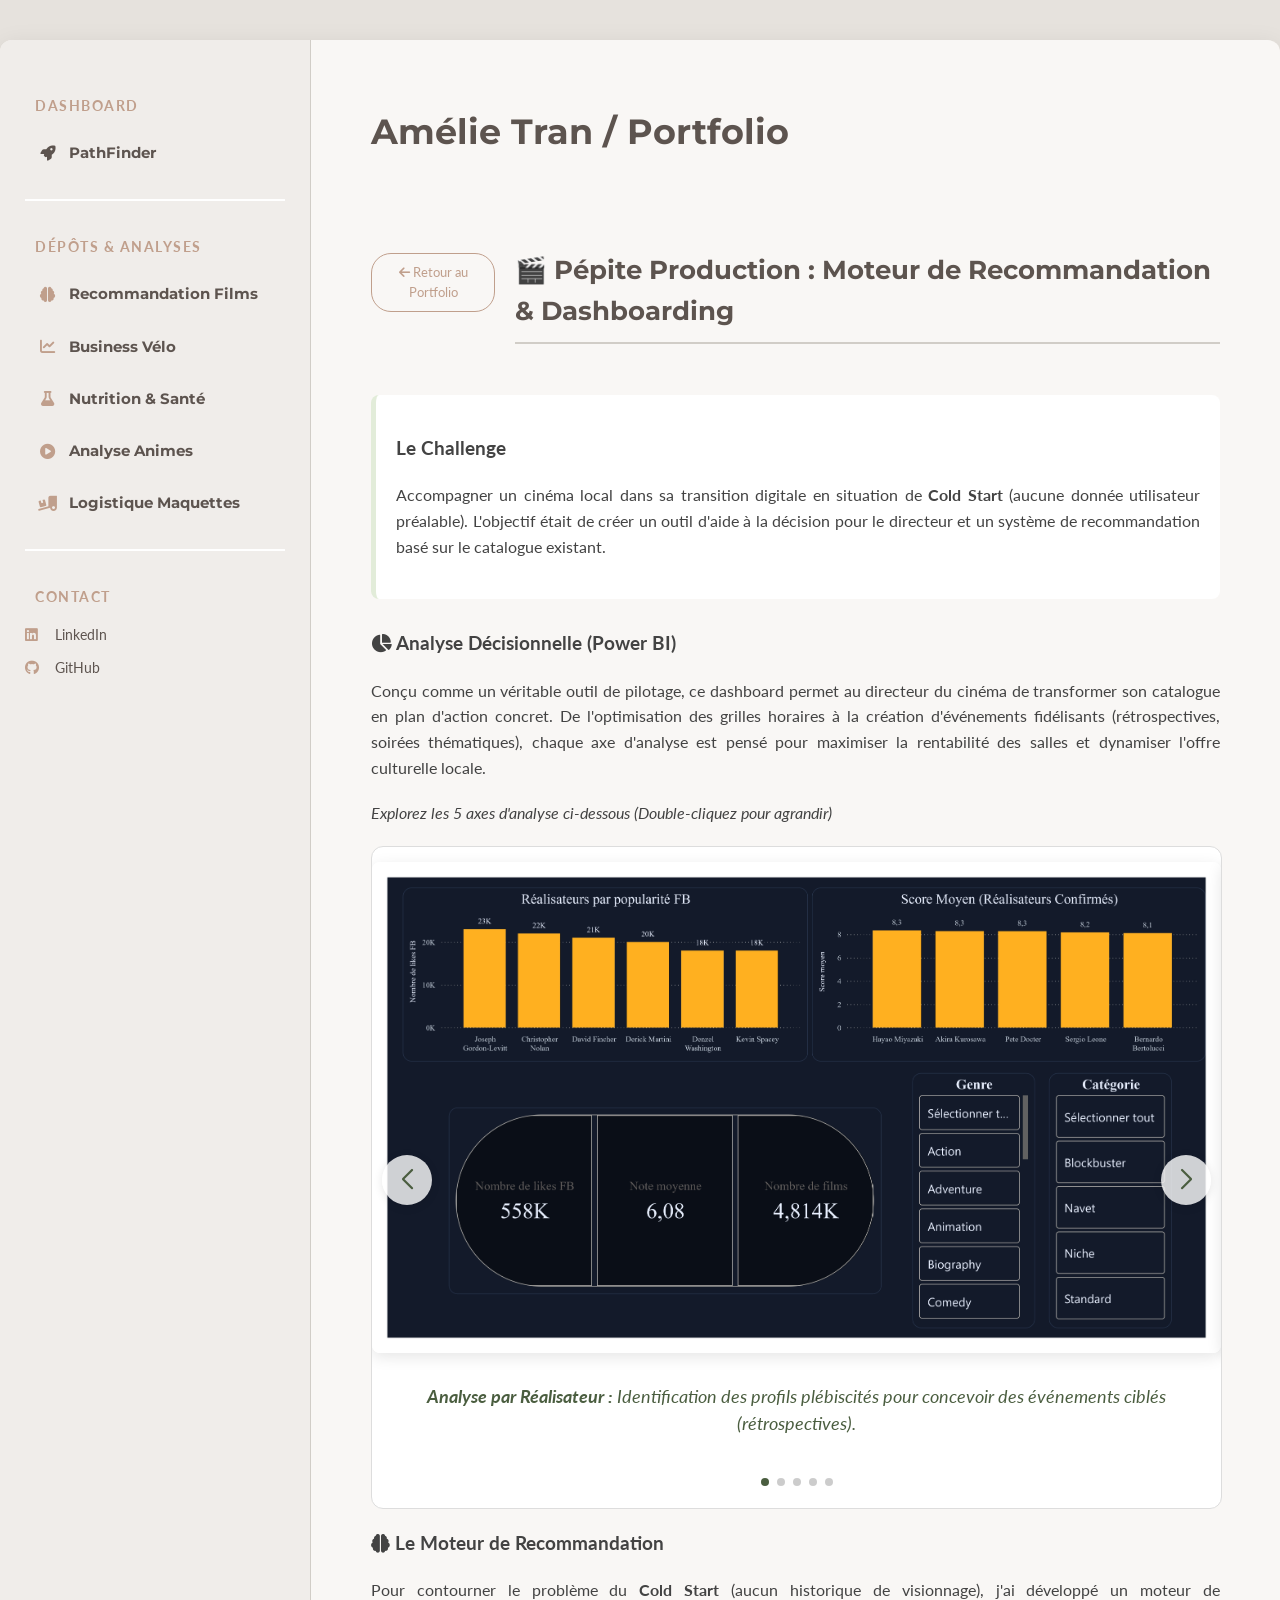
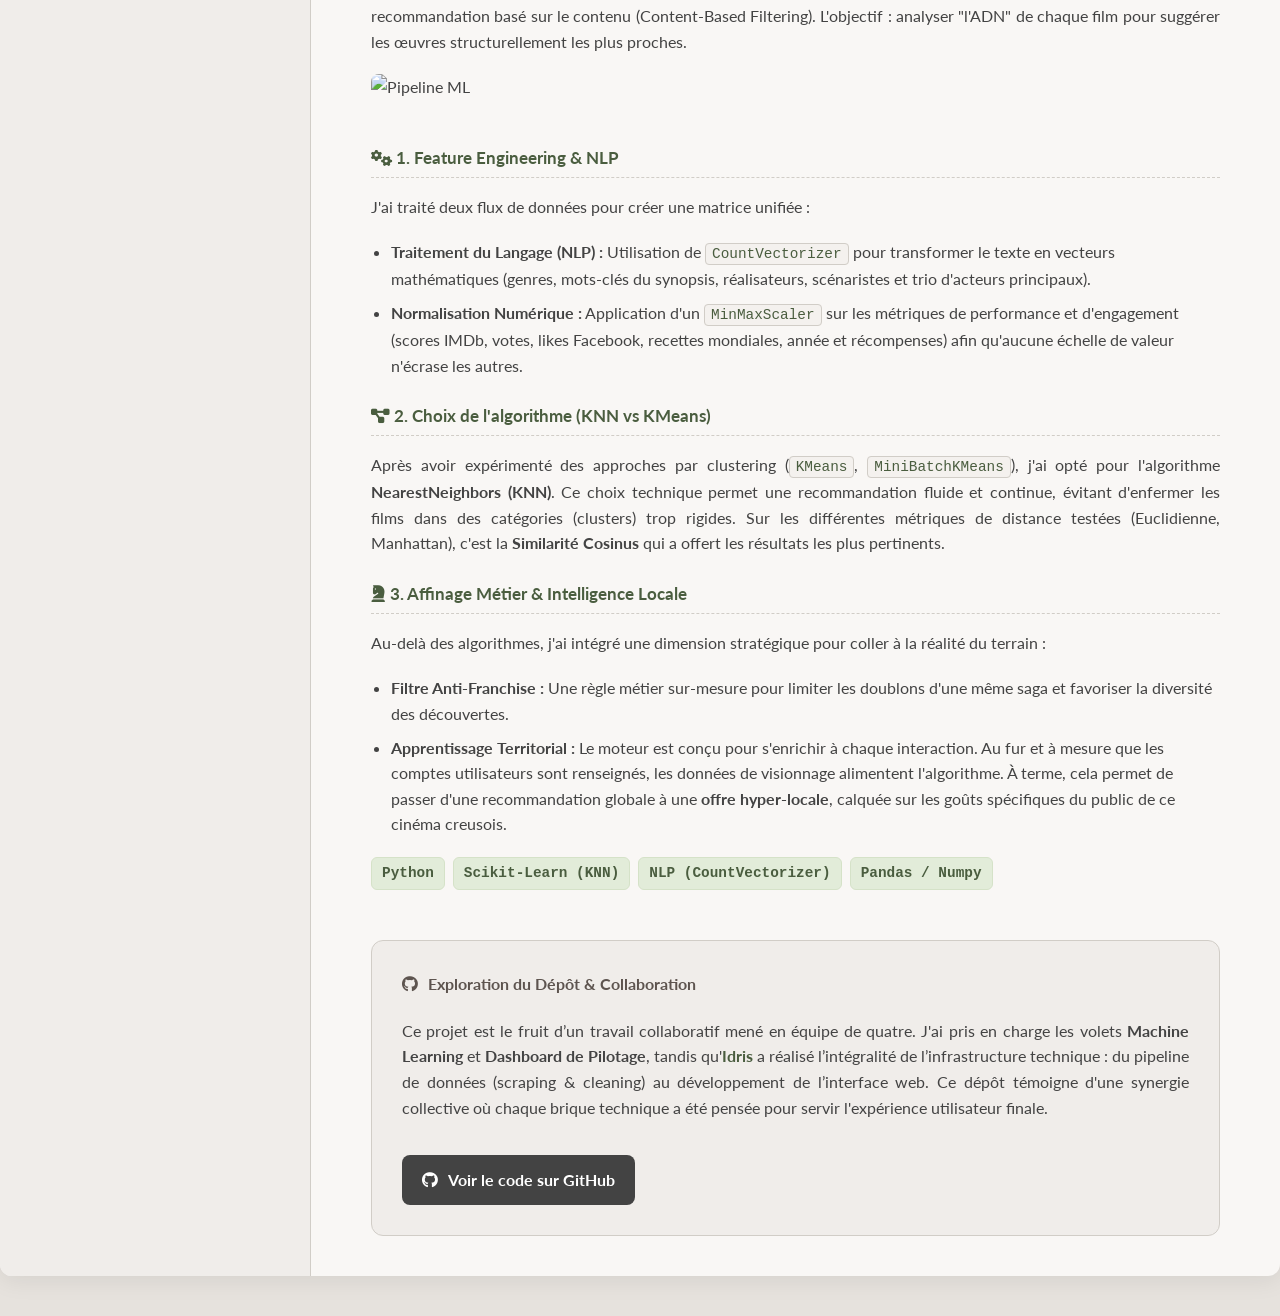
==== CineCreuse.html @ 04126a4c "Finalisation CineCreuse" ====
<!DOCTYPE html>
<html lang="fr">

<head>
    <meta charset="UTF-8">
    <meta name="viewport" content="width=device-width, initial-scale=1.0">
    <title>Am-Tran / Portfolio Data Analyst</title>
    <link href="https://fonts.googleapis.com/css2?family=Lato:wght@400;700&family=Montserrat:wght@700&display=swap"
        rel="stylesheet">
    <link rel="stylesheet" href="https://cdnjs.cloudflare.com/ajax/libs/font-awesome/6.4.0/css/all.min.css">
    <link rel="stylesheet" href="https://cdn.jsdelivr.net/npm/swiper@11/swiper-bundle.min.css" />
    <link rel="stylesheet" href="https://cdnjs.cloudflare.com/ajax/libs/photoswipe/5.4.2/photoswipe.min.css">
    <link rel="stylesheet" href="style.css">
</head>

<body>

    <div class="container">
        <nav class="sidebar">
            <h3>Dashboard</h3>
            <ul>
                <li><a href="#pathfinder"><i class="fas fa-rocket"></i> PathFinder</a></li>
            </ul>
            <div class="sidebar-contact">
                <h3>Dépôts & Analyses</h3>
                <ul>
                    <li><a href="#films"><i class="fas fa-brain"></i> Recommandation Films</a></li>
                    <li><a href="#velos"><i class="fas fa-chart-line"></i> Business Vélo</a></li>
                    <li><a href="#nutrition"><i class="fas fa-flask"></i> Nutrition & Santé</a></li>
                    <li><a href="#anime"><i class="fas fa-play-circle"></i> Analyse Animes</a></li>
                    <li><a href="#logistique"><i class="fas fa-truck-loading"></i> Logistique Maquettes</a></li>
                </ul>
            </div>
            <div class="sidebar-contact">
                <h3>Contact</h3>
                <a href="https://www.linkedin.com/in/am%C3%A9lie-tran-981325a5/" target="_blank"><i
                        class="fab fa-linkedin"></i> LinkedIn</a>
                <a href="https://github.com/Am-Tran" target="_blank"><i class="fab fa-github"></i> GitHub</a>
            </div>
        </nav>

        <main class="content">
            <header>
                <h1>Amélie Tran / Portfolio</h1>
            </header>
            <section id="projet-cinema">
                <div class="project-header">
                    <a href="index.html" class="btn-small"><i class="fas fa-arrow-left"></i> Retour au Portfolio</a>
                    <h2>🎬 Pépite Production : Moteur de Recommandation & Dashboarding</h2>
                </div>

                <div class="context-box">
                    <h3>Le Challenge</h3>
                    <p>Accompagner un cinéma local dans sa transition digitale en situation de <strong>Cold
                            Start</strong> (aucune donnée utilisateur préalable). L'objectif était de créer un outil
                        d'aide à la décision pour le directeur et un système de recommandation basé sur le catalogue
                        existant.</p>
                </div>
                <div class="section-intro">
                    <h3><i class="fas fa-chart-pie"></i> Analyse Décisionnelle (Power BI)</h3>
                    <p>
                        Conçu comme un véritable outil de pilotage, ce dashboard permet au directeur du cinéma de
                        transformer son catalogue en plan d'action concret.
                        De l'optimisation des grilles horaires à la création d'événements fidélisants (rétrospectives,
                        soirées thématiques),
                        chaque axe d'analyse est pensé pour maximiser la rentabilité des salles et dynamiser l'offre
                        culturelle locale.
                    </p>
                    <p><em>Explorez les 5 axes d'analyse ci-dessous (Double-cliquez pour agrandir)</em></p>
                </div>

                <div class="dashboard-showcase">

                    <div class="swiper mySwiper">
                        <div class="swiper-wrapper">
                            <div class="swiper-slide">
                                <a href="medias/CineCreuse_PepiteProd_01.jpg" data-pswp-width="1920"
                                    data-pswp-height="1080">
                                    <img src="medias/CineCreuse_PepiteProd_01.jpg"
                                        alt="Dashboard Power BI : Analyse de la popularité des réalisateurs" />
                                </a>
                                <p class="caption"><strong>Analyse par Réalisateur :</strong> Identification des profils
                                    plébiscités pour concevoir des événements ciblés (rétrospectives).</p>
                            </div>
                            <div class="swiper-slide">
                                <a href="medias/CineCreuse_PepiteProd_02.jpg" data-pswp-width="1920"
                                    data-pswp-height="1080">
                                    <img src="medias/CineCreuse_PepiteProd_02.jpg"
                                        alt="Dashboard Power BI : Analyse de la popularité des acteurs" />
                                </a>
                                <p class="caption"><strong>Analyse du Casting :</strong> Évaluation de la popularité des
                                    acteurs pour fidéliser les communautés de fans via des cycles dédiés.</p>
                            </div>
                            <div class="swiper-slide">
                                <a href="medias/CineCreuse_PepiteProd_03.jpg" data-pswp-width="1920"
                                    data-pswp-height="1080">
                                    <img src="medias/CineCreuse_PepiteProd_03.jpg"
                                        alt="Dashboard Power BI : Segmentation du catalogue par classification d'âge (Ciblage public)" />
                                </a>
                                <p class="caption"><strong>Ciblage par Public :</strong> Analyse des classifications
                                    d'âge pour optimiser les créneaux horaires (ex: sécuriser les après-midis pour la
                                    programmation familiale).</p>
                            </div>
                            <div class="swiper-slide">
                                <a href="medias/CineCreuse_PepiteProd_04.jpg" data-pswp-width="1920"
                                    data-pswp-height="1080">
                                    <img src="medias/CineCreuse_PepiteProd_04.jpg"
                                        alt="Dashboard Power BI : Analyse du catalogue par durée des films" />
                                </a>
                                <p class="caption"><strong>Optimisation des Grilles :</strong> Analyse des durées pour
                                    maximiser l'occupation des salles et rentabiliser les créneaux horaires vacants.</p>
                            </div>
                            <div class="swiper-slide">
                                <a href="medias/CineCreuse_PepiteProd_05.jpg" data-pswp-width="1920"
                                    data-pswp-height="1080">
                                    <img src="medias/CineCreuse_PepiteProd_05.jpg"
                                        alt="Dashboard Power BI : Répartition du catalogue par genres et décennies" />
                                </a>
                                <p class="caption"><strong>Création d'Événements :</strong> Croisement des genres et des
                                    décennies pour concevoir des soirées thématiques attractives (ex : soirées rétro).
                                </p>
                            </div>
                        </div>
                        <div class="swiper-button-next"></div>
                        <div class="swiper-button-prev"></div>
                        <div class="swiper-pagination"></div>
                    </div>
                </div>
                
                <div class="tech-deep-dive">
                    <div class="card">
                        <h3><i class="fas fa-brain"></i> Le Moteur de Recommandation</h3>
                        <p>Pour contourner le problème du <strong>Cold Start</strong> (aucun historique de visionnage), j'ai développé un moteur de recommandation basé sur le contenu (Content-Based Filtering). L'objectif : analyser "l'ADN" de chaque film pour suggérer les œuvres structurellement les plus proches.</p>
                        <div class="pipeline-visual">
                            <img src="medias/CineCreuse__Logigramme.png" alt="Pipeline ML"
                                style="width:100%; border-radius:8px; margin-bottom:20px;">
                        </div>
                        <div class="ml-steps">
                            <h4><i class="fas fa-cogs"></i> 1. Feature Engineering & NLP</h4>
                            <p>J'ai traité deux flux de données pour créer une matrice unifiée :</p>
                            <ul>
                                <li><strong>Traitement du Langage (NLP) :</strong> Utilisation de <code>CountVectorizer</code> pour transformer le texte en vecteurs mathématiques (genres, mots-clés du synopsis, réalisateurs, scénaristes et trio d'acteurs principaux).</li>
                                <li><strong>Normalisation Numérique :</strong> Application d'un <code>MinMaxScaler</code> sur les métriques de performance et d'engagement (scores IMDb, votes, likes Facebook, recettes mondiales, année et récompenses) afin qu'aucune échelle de valeur n'écrase les autres.</li>
                            </ul>

                            <h4><i class="fas fa-project-diagram"></i> 2. Choix de l'algorithme (KNN vs KMeans)</h4>
                            <p>Après avoir expérimenté des approches par clustering (<code>KMeans</code>, <code>MiniBatchKMeans</code>), j'ai opté pour l'algorithme <strong>NearestNeighbors (KNN)</strong>. Ce choix technique permet une recommandation fluide et continue, évitant d'enfermer les films dans des catégories (clusters) trop rigides. Sur les différentes métriques de distance testées (Euclidienne, Manhattan), c'est la <strong>Similarité Cosinus</strong> qui a offert les résultats les plus pertinents.</p>

                            <h4><i class="fas fa-chess-knight"></i> 3. Affinage Métier & Intelligence Locale</h4>
                                <p>
                                    Au-delà des algorithmes, j'ai intégré une dimension stratégique pour coller à la réalité du terrain :
                                </p>
                                <ul>
                                    <li>
                                        <strong>Filtre Anti-Franchise :</strong> Une règle métier sur-mesure pour limiter les doublons d'une même saga et favoriser la diversité des découvertes.
                                    </li>
                                    <li>
                                        <strong>Apprentissage Territorial :</strong> Le moteur est conçu pour s'enrichir à chaque interaction. Au fur et à mesure que les comptes utilisateurs sont renseignés, les données de visionnage alimentent l'algorithme. 
                                        À terme, cela permet de passer d'une recommandation globale à une <strong>offre hyper-locale</strong>, calquée sur les goûts spécifiques du public de ce cinéma creusois.
                                    </li>
                                </ul>
                        </div>

                        <div class="stack-list" style="margin-top: 20px;">
                            <span class="stack-badge">Python</span>
                            <span class="stack-badge">Scikit-Learn (KNN)</span>
                            <span class="stack-badge">NLP (CountVectorizer)</span>
                            <span class="stack-badge">Pandas / Numpy</span>
                        </div>
                    </div>
                </div>  
                <div class="project-footer">
                    <h4><i class="fab fa-github"></i> Exploration du Dépôt & Collaboration</h4>
                    <p>
                        Ce projet est le fruit d’un travail collaboratif mené en équipe de quatre. 
                        J'ai pris en charge les volets <strong>Machine Learning</strong> et <strong>Dashboard de Pilotage</strong>, 
                        tandis qu'<a href="https://plok-code.github.io/index.html" target="_blank" class="mentor-link">Idris</a> 
                        a réalisé l’intégralité de l’infrastructure technique : du pipeline de données (scraping & cleaning) au développement de l’interface web. 
                        Ce dépôt témoigne d'une synergie collective où chaque brique technique a été pensée pour servir l'expérience utilisateur finale.
                    </p>
                    <a href="https://github.com/Plok-Code/Pepite-Production" target="_blank" class="btn-github">
                        <i class="fab fa-github"></i> Voir le code sur GitHub
                    </a>
                </div>          
  
            </section>
        </main>
    </div>
    <a href="#" id="backToTop" title="Retour en haut">
    <i class="fas fa-chevron-up"></i>
    </a>
    <script src="https://cdn.jsdelivr.net/npm/swiper@11/swiper-bundle.min.js"></script>
    <script src="script.js"></script>
    <script type="module">
        import PhotoSwipeLightbox from 'https://cdnjs.cloudflare.com/ajax/libs/photoswipe/5.4.2/photoswipe-lightbox.esm.min.js';

        const lightbox = new PhotoSwipeLightbox({
            gallery: '.swiper-wrapper',
            children: '.swiper-slide a',
            pswpModule: () => import('https://cdnjs.cloudflare.com/ajax/libs/photoswipe/5.4.2/photoswipe.esm.min.js')
        });

        lightbox.init();
    </script>    
</body>

</html>
---- style.css ----
/* ==========================================================================
   1. RESET ET VARIABLES DE BASE
   ========================================================================== */
html {
    scroll-behavior: smooth;
}

body {
    background-color: #E6E2DD;
    color: #434343;
    font-family: 'Lato', sans-serif;
    line-height: 1.6;
    margin: 0;
}

/* ==========================================================================
   2. MISE EN PAGE GLOBALE
   ========================================================================== */
.container {
    max-width: 1350px;
    margin: 40px auto;
    display: flex;
    background-color: #F9F7F5;
    box-shadow: 0 4px 25px rgba(0, 0, 0, 0.08);
    border-radius: 12px;
    overflow: hidden;
    min-height: 90vh;
}

.content {
    flex: 1;
    padding: 40px 60px;
    min-width: 0;
    /* TRÈS IMPORTANT pour Flexbox : empêche le texte de déborder */
    overflow-x: hidden;
}

h1,
h2 {
    font-family: 'Montserrat', sans-serif;
    color: #5D544F;
}

/* Style de l'introduction (Elevator Pitch) */
header {
    margin-bottom: 40px;
}

.intro {
    font-size: 1.15em;
    line-height: 1.8;
    color: #5D544F;
    border-left: 4px solid #C09F8C;
    /* La petite ligne beige élégante à gauche */
    padding-left: 20px;
    margin-top: 20px;
    background-color: #ffffff;
    padding: 20px;
    border-radius: 0 10px 10px 0;
    box-shadow: 0 2px 10px rgba(0, 0, 0, 0.03);
}

.intro strong {
    color: #4A5D3F;
    /* Ton vert foncé technique pour faire ressortir Python/SQL */
    font-family: 'Montserrat', sans-serif;
    letter-spacing: 0.5px;
}

h1 {
    font-size: 2.2em;
    margin-bottom: 10px;
}

h2 {
    font-size: 1.6em;
    border-bottom: 2px solid #D1CDC7;
    padding-bottom: 10px;
    margin-top: 50px;
}

p {
    text-align: justify;
    margin-bottom: 20px;
}

/* ==========================================================================
   3. SIDEBAR (MENU DE NAVIGATION)
   ========================================================================== */
.sidebar {
    width: 260px;
    background-color: #f0edea;
    padding: 40px 25px;
    flex-shrink: 0;
    border-right: 1px solid #D1CDC7;
}

.sidebar h3 {
    text-align: left;
    font-size: 0.9em;
    text-transform: uppercase;
    letter-spacing: 1.5px;
    margin-bottom: 15px;
    padding-left: 10px;
    color: #C09F8C;
}

.sidebar ul {
    list-style-type: none;
    padding: 0;
}

.sidebar li {
    margin-bottom: 12px;
}

.sidebar li a {
    display: flex;
    align-items: center;
    gap: 12px;
    text-decoration: none;
    color: #5D544F;
    padding: 8px 12px;
    border-radius: 8px;
    transition: all 0.3s;
    font-family: 'Montserrat', sans-serif;
    font-weight: bold;
    font-size: 0.95em;
}

.sidebar li a i,
.sidebar li a span {
    width: 20px;
    text-align: center;
    flex-shrink: 0;
}

.sidebar li a:hover {
    background-color: #ffffff;
    box-shadow: 0 2px 8px rgba(0, 0, 0, 0.05);
    color: #C09F8C;
}

.sidebar-contact {
    margin-top: 25px;
    padding-top: 20px;
    border-top: 2px solid #ffffff;
}

.sidebar-contact a {
    display: flex;
    align-items: center;
    gap: 10px;
    font-size: 0.9em;
    margin-bottom: 10px;
    text-decoration: none;
    color: #5D544F;
    transition: color 0.3s;
}

.sidebar-contact a:hover {
    color: #C09F8C;
}

.sidebar-contact i {
    color: #C09F8C;
    width: 20px;
}

/* --- BOUTON RETOUR EN HAUT --- */
#backToTop {
    position: fixed;
    bottom: 30px;      /* Distance du bas */
    right: 110px;       /* Distance de la droite */
    width: 45px;
    height: 45px;
    background-color: #C09F8C; /* Ton beige d'action */
    color: white;
    border-radius: 50%;
    display: flex;
    align-items: center;
    justify-content: center;
    text-decoration: none;
    font-size: 1.2rem;
    z-index: 2000;     /* Pour être au-dessus de tout, même de la lightbox */
    opacity: 0;        /* Invisible par défaut */
    visibility: hidden;
    transition: all 0.3s ease;
    box-shadow: 0 4px 12px rgba(0, 0, 0, 0.15);
}

#backToTop.show {
    opacity: 1;
    visibility: visible;
}

#backToTop:hover {
    background-color: #4A5D3F; /* Devient vert au survol pour le feedback */
    transform: translateY(-5px); /* Petit saut vers le haut */
}

/* Optionnel : pour un scroll fluide (si pas déjà mis) */
html {
    scroll-behavior: smooth;
}

/* ==========================================================================
   4. BOUTONS ET BADGES (COMPÉTENCES)
   ========================================================================== */
.btn,
.btn-small {
    display: inline-block;
    text-decoration: none;
    transition: all 0.3s ease;
    text-align: center;
}

.btn {
    background-color: #C09F8C;
    color: white;
    padding: 12px 25px;
    border-radius: 30px;
    font-size: 0.85em;
    text-transform: uppercase;
    margin: 10px 5px;
}

.btn:hover {
    background-color: #9CAF88;
}

.btn-small {
    border: 1px solid #C09F8C;
    color: #C09F8C;
    padding: 8px 15px;
    border-radius: 20px;
    font-size: 0.8em;
}

.btn-small:hover {
    background: #C09F8C;
    color: white;
}

.stack-list,
.stack-tags {
    display: flex;
    flex-wrap: wrap;
    gap: 8px;
}

.stack-list {
    margin: 15px 0;
}

.stack-tags {
    margin-top: 15px;
}

.stack-badge {
    font-family: 'Courier New', Courier, monospace;
    background-color: #E2ECD9;
    color: #4A5D3F;
    padding: 4px 10px;
    border-radius: 6px;
    font-size: 0.9em;
    font-weight: bold;
    border: 1px solid #D5E2C8;
    transition: transform 0.2s ease;
}

.stack-badge-bi {
    font-family: 'Courier New', Courier, monospace;
    background-color: #FFF4CC;
    color: #856404;
    padding: 4px 10px;
    border-radius: 6px;
    font-size: 0.9em;
    font-weight: bold;
    border: 1px solid #FFEeba;
    transition: transform 0.2s ease;
}

.stack-badge:hover,
.stack-badge-bi:hover {
    transform: scale(1.05);
    cursor: default;
}

/* ==========================================================================
   5. SECTION "À PROPOS" ET "STACK TECHNIQUE"
   ========================================================================== */
#propos {
    margin-top: 40px;
    padding: 40px;
    background-color: #ffffff;
    border-radius: 12px;
    border: 1px solid #D1CDC7;
}

.about-text p {
    font-size: 1.1em;
    line-height: 1.8;
    color: #434343;
}

.value-item {
    margin-bottom: 25px;
    padding-left: 15px;
    border-left: 3px solid #E2ECD9;
}

.value-item h4 {
    margin: 0 0 5px 0;
    color: #5D544F;
    font-family: 'Montserrat', sans-serif;
    display: flex;
    align-items: center;
    gap: 10px;
}

.value-item h4 i {
    color: #C09F8C;
    font-size: 0.9em;
}

.value-item p {
    margin: 0;
    font-size: 0.95em;
    color: #666;
}

/* Stack imbriquée dans À propos */
#stack-technique {
    margin-top: 40px;
}

#stack-technique h3 {
    font-size: 1.3em;
    color: #5D544F;
    border-bottom: 2px solid #E2ECD9;
    padding-bottom: 10px;
    margin-bottom: 25px;
}

.certification-box {
    background-color: #FDFBF9;
    border: 1px dashed #C09F8C;
    padding: 20px;
    border-radius: 10px;
    margin-bottom: 30px;
}

.certification-box h4 {
    color: #4A5D3F;
    margin-top: 0;
    margin-bottom: 10px;
}

.cert-results {
    color: #4A5D3F;
    font-size: 0.95em;
    background: #E2ECD9;
    padding: 10px 15px;
    border-radius: 6px;
    display: inline-block;
}

.cert-results i {
    margin-right: 8px;
}

.stack-container {
    display: grid;
    grid-template-columns: repeat(auto-fit, minmax(250px, 1fr));
    gap: 20px;
}

.stack-category {
    background: #F9F7F5;
    padding: 15px;
    border-radius: 8px;
    border: 1px solid #E6E2DD;
}

.stack-category h4 {
    margin-top: 0;
    color: #C09F8C;
    font-size: 0.85em;
    text-transform: uppercase;
    letter-spacing: 1px;
    border-bottom: 1px solid #E2ECD9;
    padding-bottom: 10px;
    display: flex;
    align-items: center;
    gap: 10px;
}

/* ==========================================================================
   6. GRILLE DES PROJETS (INDEX)
   ========================================================================== */
.project-grid {
    display: grid;
    grid-template-columns: repeat(auto-fit, minmax(280px, 1fr));
    gap: 25px;
    margin-top: 30px;
}

.project-card {
    background: white;
    border: 1px solid #D1CDC7;
    border-radius: 10px;
    padding: 25px;
    display: flex;
    flex-direction: column;
    justify-content: space-between;
    transition: transform 0.3s, box-shadow 0.3s;
}

.project-card:hover {
    transform: translateY(-5px);
    box-shadow: 0 8px 25px rgba(0, 0, 0, 0.08);
}

.project-card.featured {
    grid-column: 1 / -1;
    background-color: #fffaf7;
    border: 2px solid #C09F8C;
}

.card-header {
    display: flex;
    justify-content: space-between;
    align-items: center;
    margin-bottom: 10px;
}

.tag {
    background: #C09F8C;
    color: white;
    padding: 3px 10px;
    border-radius: 5px;
    font-size: 0.7em;
    text-transform: uppercase;
    font-weight: bold;
}

.repo-status {
    font-size: 0.7em;
    color: #888;
    border: 1px solid #D1CDC7;
    padding: 2px 6px;
    border-radius: 10px;
}

.project-card h3 {
    margin: 15px 0 10px 0;
    color: #5D544F;
    text-align: left;
}

.project-card h3 i {
    margin-right: 10px;
    color: #C09F8C;
    font-size: 0.9em;
    transition: 0.3s;
}

.project-card:hover h3 i {
    transform: scale(1.2);
}

.card-footer {
    margin-top: auto;
    padding-top: 15px;
}

.demo-container {
    width: 100%;
    border-radius: 8px;
    overflow: hidden;
    margin: 15px 0;
    border: 1px solid #D1CDC7;
    box-shadow: 0 4px 10px rgba(0, 0, 0, 0.1);
}

.project-gif {
    width: 100%;
    display: block;
    transition: transform 0.5s ease;
}

.project-card:hover .project-gif {
    transform: scale(1.02);
}

/* ==========================================================================
   7. PAGES DE PROJETS DÉTAILLÉS (EX: CINÉMA)
   ========================================================================== */
.project-header {
    display: flex;
    align-items: center;
    gap: 20px;
    margin-bottom: 30px;
}

.context-box {
    background: #ffffff;
    padding: 20px;
    border-radius: 8px;
    border-left: 5px solid #E2ECD9;
    margin-bottom: 30px;
}

.context-box p,
.tech-deep-dive p {
    white-space: normal;
    word-wrap: break-word;
}

.dashboard-showcase img {
    width: 100%;
    height: auto;
    border-radius: 8px;
    box-shadow: 0 4px 15px rgba(0, 0, 0, 0.1);
    margin-top: 15px;
}

.caption {
    font-style: italic;
    font-size: 0.9em;
    color: #666;
    margin-top: 10px;
    text-align: center;
}

.image-centree {
    display: block;
    margin: 30px auto;
    width: 50%;
    border-radius: 10px;
    box-shadow: 0 4px 10px rgba(0, 0, 0, 0.1);
}

/* ==========================================================================
   8. CARROUSEL SWIPER & LIGHTBOX
   ========================================================================== */
.swiper {
    overflow: hidden;
    position: relative;
}

.swiper-wrapper {
    display: flex;
    transition-property: transform;
}

.swiper-slide {
    flex-shrink: 0;
    width: 100%;
    height: auto;
    position: relative;
}

.mySwiper {
    width: 100%;
    max-width: 1000px;
    margin: 20px auto;
    height: auto;
    max-height: 80vh;
    background-color: #fff;
    border: 1px solid #ddd;
    border-radius: 12px;
    padding-bottom: 60px;
}

.swiper-slide a {
    display: block;
    width: 100%;
}

.swiper-slide img {
    max-width: 100%;
    max-height: 60vh;
    object-fit: contain;
    cursor: zoom-in;
    transition: opacity 0.3s;
}

.swiper-slide img:hover {
    opacity: 0.9;
}

.swiper-button-next,
.swiper-button-prev {
    color: #4A5D3F;
    background-color: rgba(255, 255, 255, 0.8);
    width: 50px;
    height: 50px;
    border-radius: 50%;
    box-shadow: 0 2px 10px rgba(0, 0, 0, 0.1);
}

.swiper-button-next:after,
.swiper-button-prev:after {
    font-size: 20px;
    font-weight: bold;
}

.swiper-pagination-bullet-active {
    background: #4A5D3F;
}

.swiper-pagination {
    bottom: 15px !important; 
}

.swiper-slide .caption {
    margin-top: 25px;  
    margin-bottom: 10px;
    font-size: 1.1em;    
    font-style: italic;
    color: #4A5D3F;     
    padding: 0 40px;    
    line-height: 1.5;    
    text-align: center;
}

/* --- SECTION MACHINE LEARNING --- */
.ml-steps h4 {
    color: #4A5D3F; /* Ton vert technique */
    font-size: 1.05em;
    margin: 25px 0 10px 0;
    border-bottom: 1px dashed #D1CDC7;
    padding-bottom: 5px;
}

.ml-steps ul {
    margin-top: 10px;
    padding-left: 20px;
    color: #434343;
}

.ml-steps li {
    margin-bottom: 8px;
}

.ml-steps code {
    background-color: #f4f1ee;  
    color: #4A5D3F; 
    padding: 2px 6px;
    border-radius: 4px;
    font-family: 'Consolas', 'Monaco', 'Courier New', monospace;
    font-size: 0.9em; 
    font-weight: 500;  
    border: 1px solid #D1CDC7;
    white-space: nowrap;
}

/* ==========================================================================
   9. RESPONSIVE MOBILE
   ========================================================================== */
@media (max-width: 768px) {
    .container {
        flex-direction: column;
        margin: 0;
        border-radius: 0;
    }

    .sidebar {
        width: 100%;
        height: auto;
        position: static;
        padding: 20px;
        box-sizing: border-box;
    }

    .content {
        padding: 20px;
    }
}

/* --- FOOTER DE PROJET & COLLAB --- */
.project-footer {
    margin-top: 50px;
    padding: 30px;
    background-color: #f0edea;
    border-radius: 12px;
    border: 1px solid #D1CDC7;
}

.project-footer h4 {
    margin-top: 0;
    color: #5D544F;
    display: flex;
    align-items: center;
    gap: 10px;
}

.mentor-link {
    color: #4A5D3F; /* Ton vert expert */
    text-decoration: none;
    font-weight: bold;
    border-bottom: 1px solid transparent;
    transition: all 0.3s ease;
}

.mentor-link:hover {
    border-bottom: 1px solid #4A5D3F;
}

.btn-github {
    display: inline-flex;
    align-items: center;
    gap: 10px;
    background-color: #434343; /* Noir/Gris anthracite pour le côté GitHub */
    color: #ffffff;
    padding: 12px 20px;
    border-radius: 8px;
    text-decoration: none;
    font-weight: bold;
    margin-top: 15px;
    transition: background 0.3s ease;
}

.btn-github:hover {
    background-color: #C09F8C; /* Rappel du beige au survol */
}
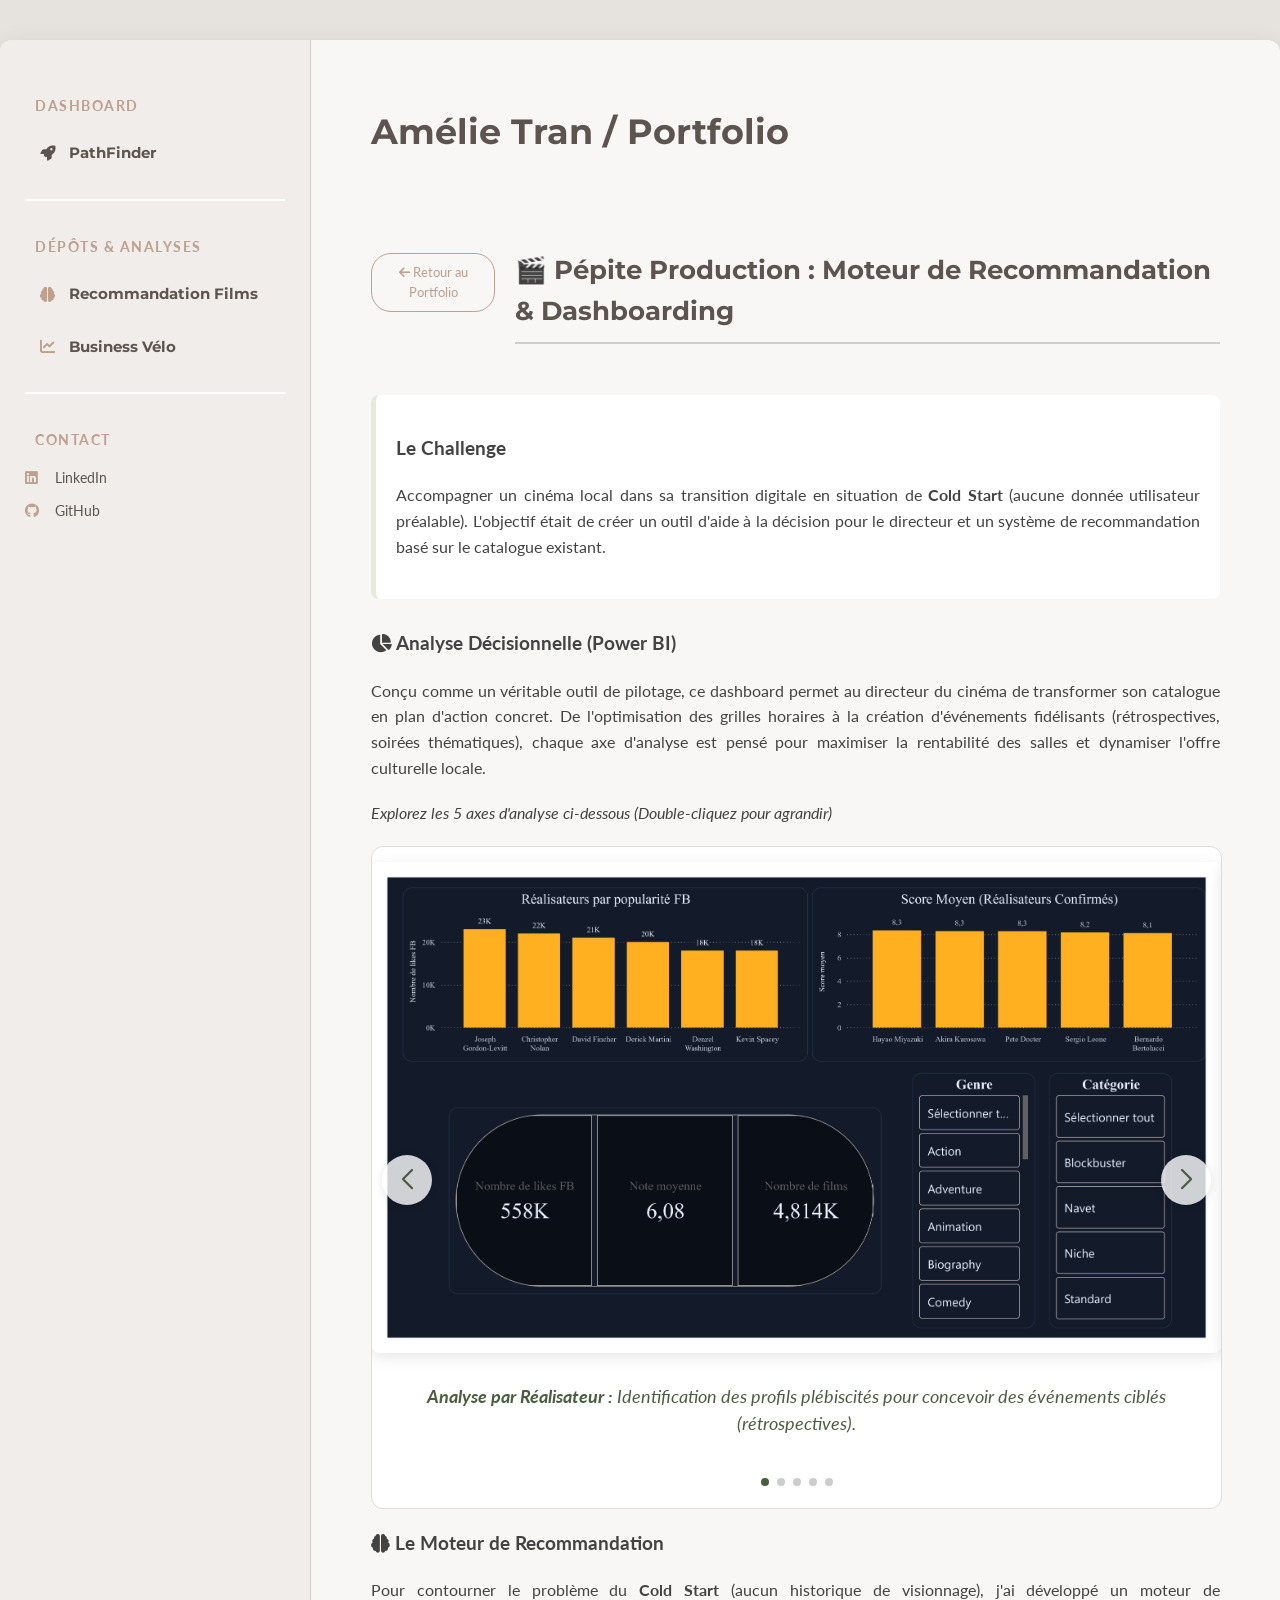
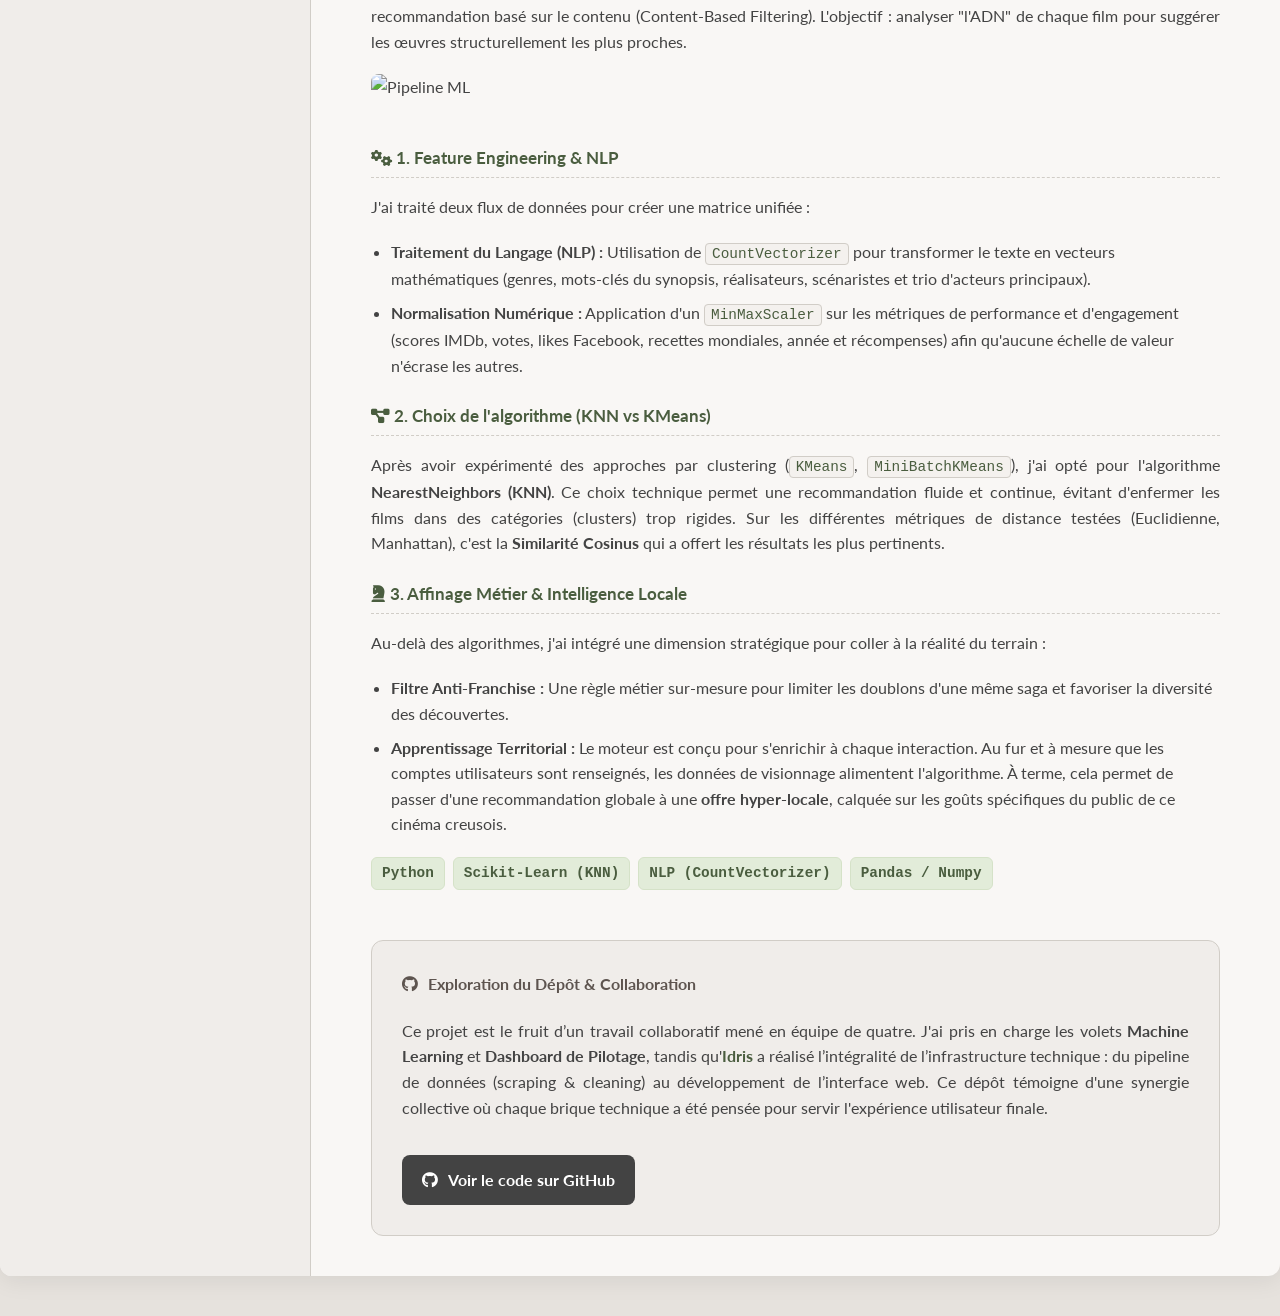
==== commit 863f66c9: "Finalisation page Velo" ====
--- a/CineCreuse.html
+++ b/CineCreuse.html
@@ -24,11 +24,8 @@
             <div class="sidebar-contact">
                 <h3>Dépôts & Analyses</h3>
                 <ul>
-                    <li><a href="#films"><i class="fas fa-brain"></i> Recommandation Films</a></li>
-                    <li><a href="#velos"><i class="fas fa-chart-line"></i> Business Vélo</a></li>
-                    <li><a href="#nutrition"><i class="fas fa-flask"></i> Nutrition & Santé</a></li>
-                    <li><a href="#anime"><i class="fas fa-play-circle"></i> Analyse Animes</a></li>
-                    <li><a href="#logistique"><i class="fas fa-truck-loading"></i> Logistique Maquettes</a></li>
+                    <li><a href="CineCreuse.html"><i class="fas fa-brain"></i> Recommandation Films</a></li>
+                    <li><a href="PtitVelo.html"><i class="fas fa-chart-line"></i> Business Vélo</a></li>                                       
                 </ul>
             </div>
             <div class="sidebar-contact">
--- a/style.css
+++ b/style.css
@@ -658,6 +658,154 @@
 }
 
 /* ==========================================================================
+   8b. GRILLE DE STRATEGIE
+   ========================================================================== */
+
+.strategy-grid {
+    display: grid;
+    grid-template-columns: repeat(auto-fit, minmax(250px, 1fr));
+    gap: 20px;
+    margin-top: 30px;
+}
+
+.strategy-card {
+    background: #fff;
+    padding: 20px;
+    border-radius: 10px;
+    border: 1px solid #E6E2DD;
+    transition: transform 0.3s ease;
+}
+
+.strategy-card:hover {
+    transform: translateY(-5px);
+    border-color: #C09F8C; /* Ton beige d'accent */
+}
+
+.strategy-icon {
+    font-size: 1.5rem;
+    color: #4A5D3F; /* Ton vert expert */
+    margin-bottom: 15px;
+}
+
+.strategy-card h4 {
+    color: #4A5D3F;
+    margin-bottom: 10px;
+    font-size: 1.1rem;
+}
+
+.strategy-card p {
+    font-size: 0.9rem;
+    line-height: 1.5;
+    color: #555;
+}
+
+/* --- TABS DASHBOARD --- */
+.dashboard-container {
+    background: #f9f7f5;
+    padding: 25px;
+    border-radius: 15px;
+    border: 1px solid #e6e2dd;
+    margin-top: 20px;
+}
+
+.dashboard-tabs {
+    display: flex;
+    gap: 10px;
+    margin-bottom: 25px;
+    overflow-x: auto; /* Pour mobile */
+    padding-bottom: 10px;
+}
+
+.tab-btn {
+    padding: 10px 18px;
+    border: none;
+    background: #eee;
+    border-radius: 8px;
+    cursor: pointer;
+    font-family: 'Lato', sans-serif;
+    font-weight: bold;
+    color: #666;
+    transition: 0.3s;
+    white-space: nowrap;
+}
+
+.tab-btn.active {
+    background: #4A5D3F;
+    color: white;
+}
+
+.tab-content {
+    display: none;
+}
+
+.tab-content.active {
+    display: block;
+    animation: fadeIn 0.5s;
+}
+
+/* --- MISE EN PAGE VERTICALE DU DASHBOARD --- */
+.tab-grid {
+    display: flex;
+    flex-direction: column; /* On empile les éléments */
+    gap: 25px;
+    align-items: center; /* On centre le contenu */
+}
+
+.tab-image {
+    width: 100%; /* Prend toute la largeur disponible */
+}
+
+.tab-image img {
+    width: 100%;
+    height: auto;
+    max-width: 1100px;
+    display: block;
+    margin: 0 auto;
+    border-radius: 12px;
+    box-shadow: 0 8px 30px rgba(0,0,0,0.12);
+    border: 1px solid #e6e2dd;       
+}
+
+.tab-text {
+    width: 100%;
+    max-width: 900px; /* On limite un peu la largeur du texte pour la lecture */
+    text-align: left; /* Garde le texte aligné à gauche pour le confort */
+    padding: 0 10px 20px 10px;
+}
+
+.tab-text h4 {
+    font-size: 1.4rem;
+    color: #4A5D3F;
+    margin-bottom: 15px;
+    border-left: 4px solid #C09F8C; /* Petite barre d'accent pour le titre */
+    padding-left: 15px;
+}
+
+.tab-text p {
+    font-size: 1rem;
+    line-height: 1.6;
+    color: #444;
+}
+
+.insight-badge {
+    margin-top: 20px;
+    background: #4A5D3F; /* On peut le mettre en vert pour qu'il ressorte mieux */
+    color: white;
+    padding: 8px 16px;
+    border-radius: 5px;
+    font-size: 0.9rem;
+}
+
+@keyframes fadeIn {
+    from { opacity: 0; transform: translateY(10px); }
+    to { opacity: 1; transform: translateY(0); }
+}
+
+@media (max-width: 768px) {
+    .tab-grid { grid-template-columns: 1fr; }
+}
+
+/* ==========================================================================
    9. RESPONSIVE MOBILE
    ========================================================================== */
 @media (max-width: 768px) {
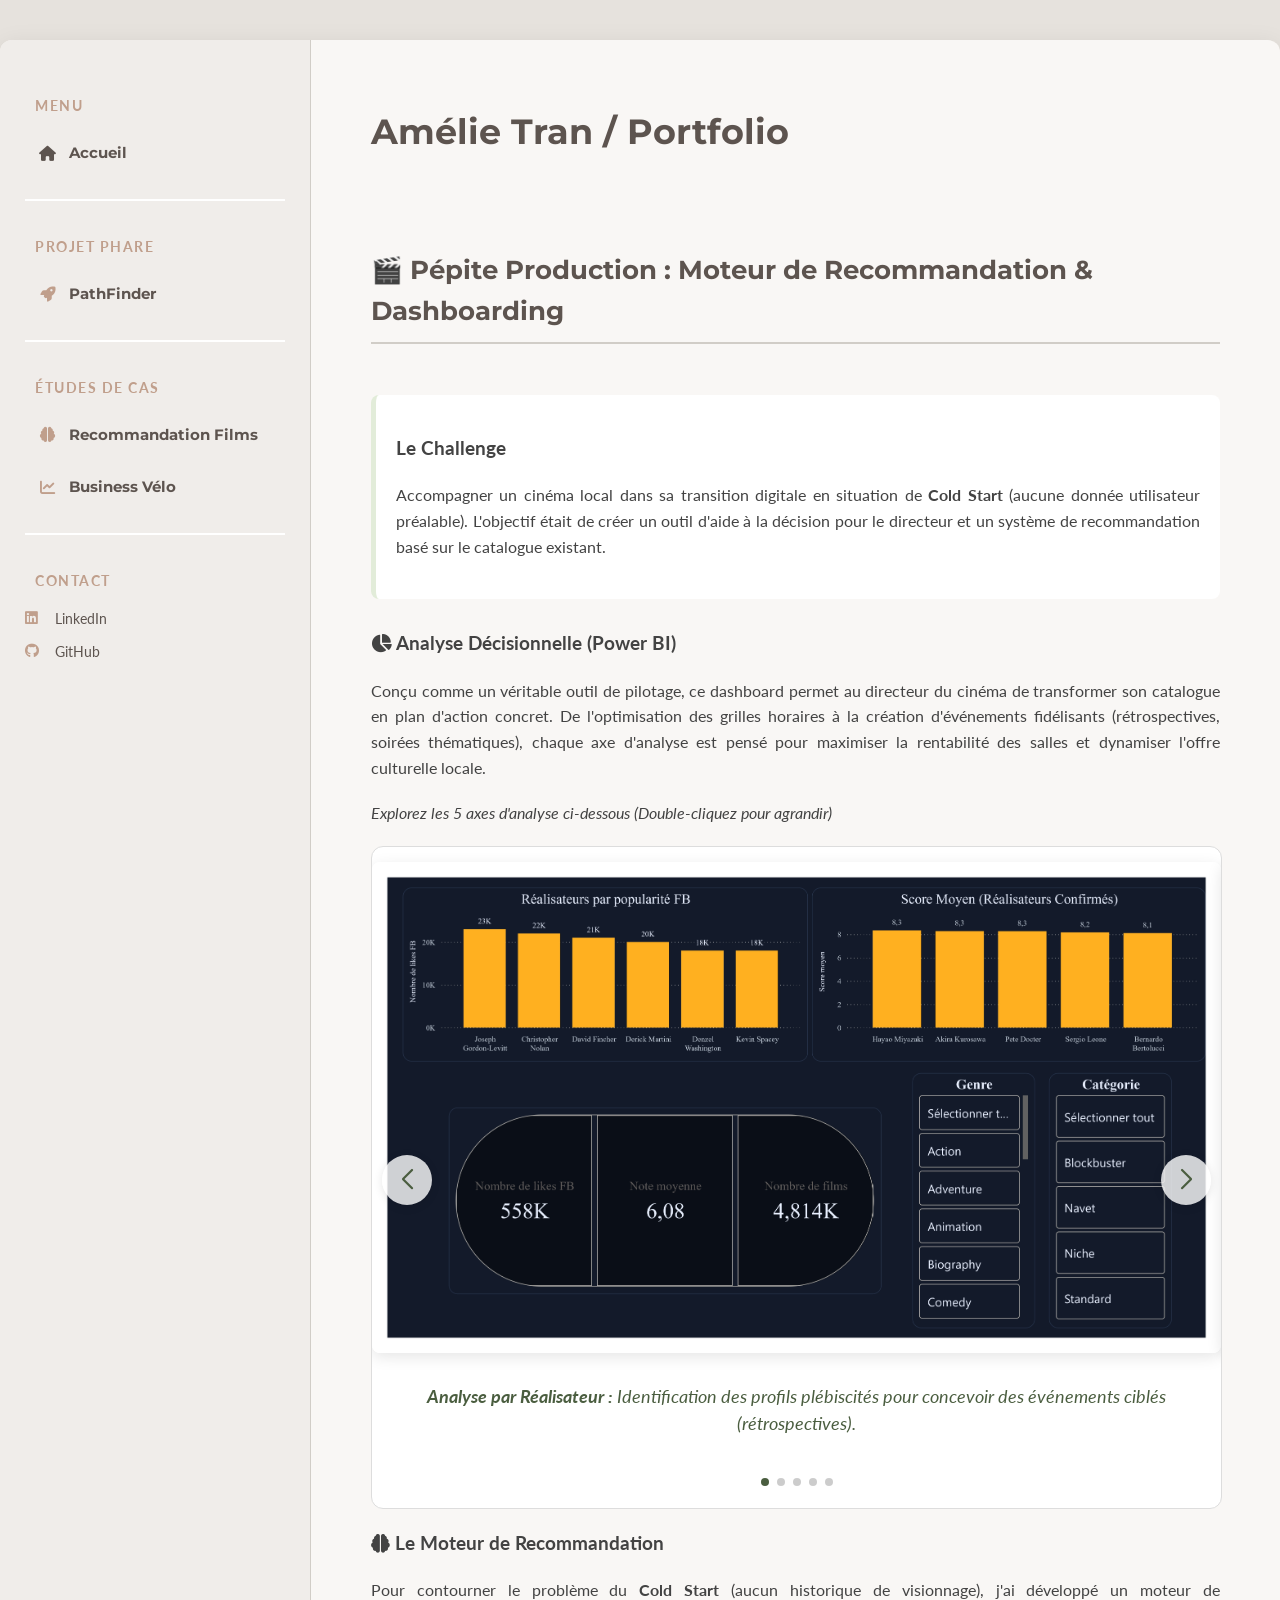
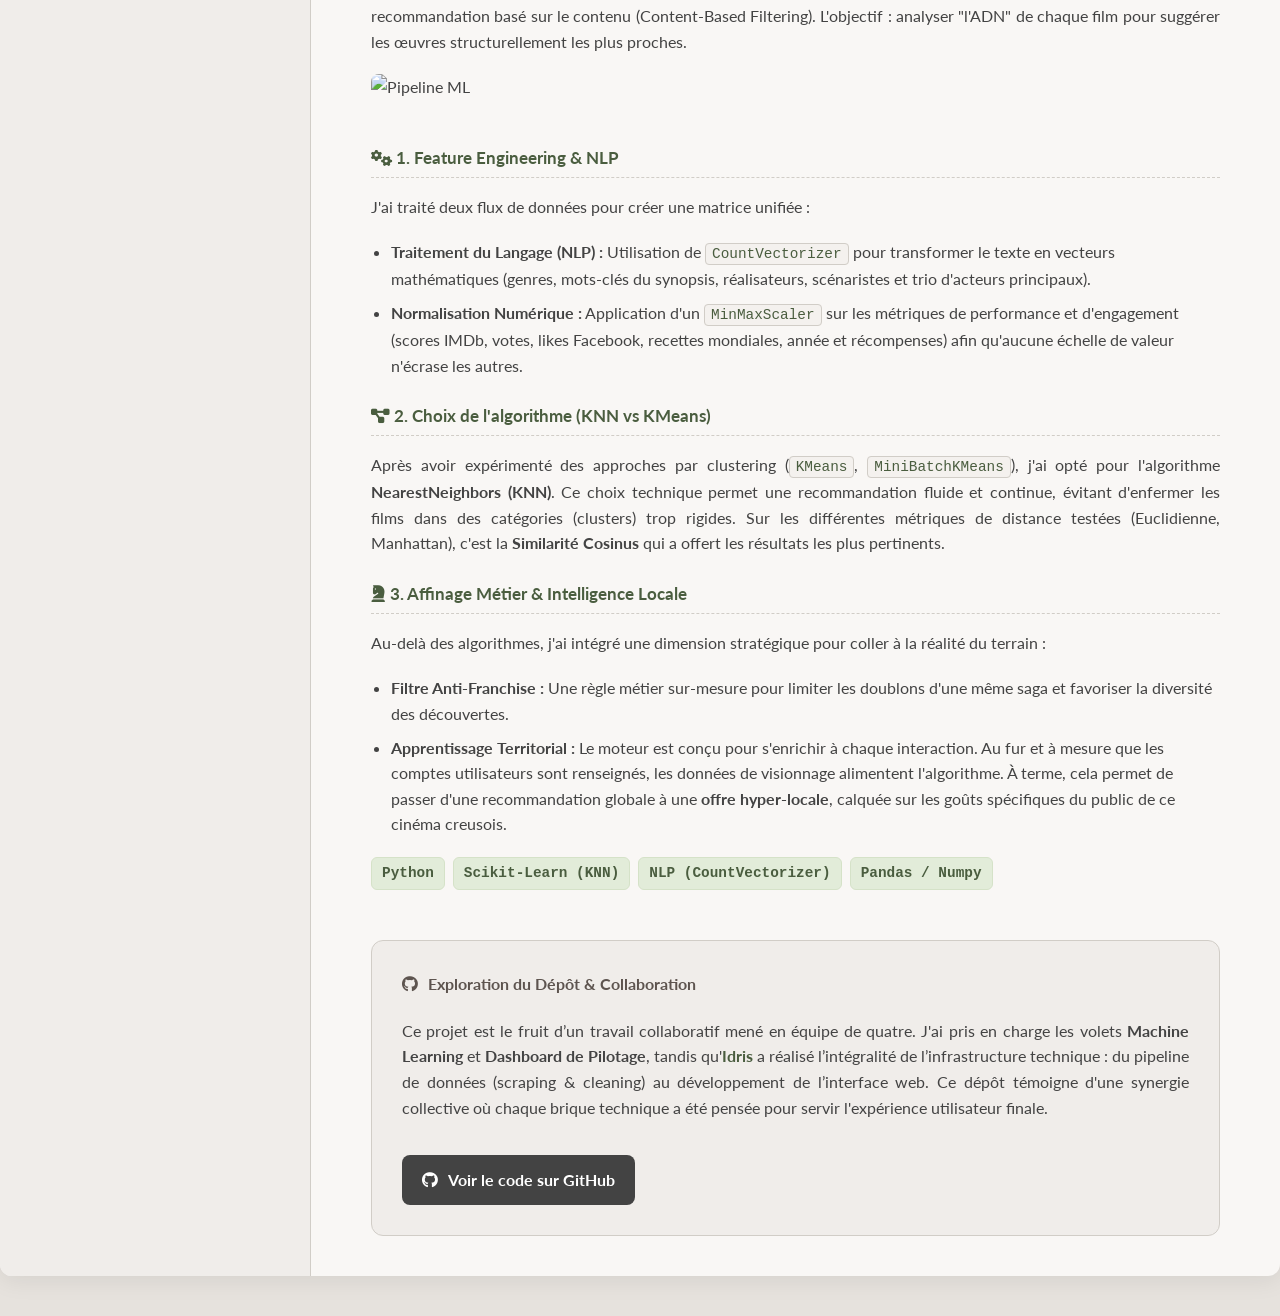
==== commit cea01610: "Modif sidebar et retour Accueil" ====
--- a/CineCreuse.html
+++ b/CineCreuse.html
@@ -17,12 +17,18 @@
 
     <div class="container">
         <nav class="sidebar">
-            <h3>Dashboard</h3>
+            <h3>Menu</h3>
             <ul>
-                <li><a href="#pathfinder"><i class="fas fa-rocket"></i> PathFinder</a></li>
+                <li><a href="index.html"><i class="fas fa-home"></i> Accueil</a></li>
             </ul>
             <div class="sidebar-contact">
-                <h3>Dépôts & Analyses</h3>
+                <h3>Projet Phare</h3>
+                <ul>
+                    <li><a href="#pathfinder"><i class="fas fa-rocket"></i> PathFinder</a></li>
+                </ul>
+            </div>
+            <div class="sidebar-contact">
+                <h3>Études de Cas</h3>
                 <ul>
                     <li><a href="CineCreuse.html"><i class="fas fa-brain"></i> Recommandation Films</a></li>
                     <li><a href="PtitVelo.html"><i class="fas fa-chart-line"></i> Business Vélo</a></li>                                       
@@ -41,8 +47,7 @@
                 <h1>Amélie Tran / Portfolio</h1>
             </header>
             <section id="projet-cinema">
-                <div class="project-header">
-                    <a href="index.html" class="btn-small"><i class="fas fa-arrow-left"></i> Retour au Portfolio</a>
+                <div class="project-header">                    
                     <h2>🎬 Pépite Production : Moteur de Recommandation & Dashboarding</h2>
                 </div>
 
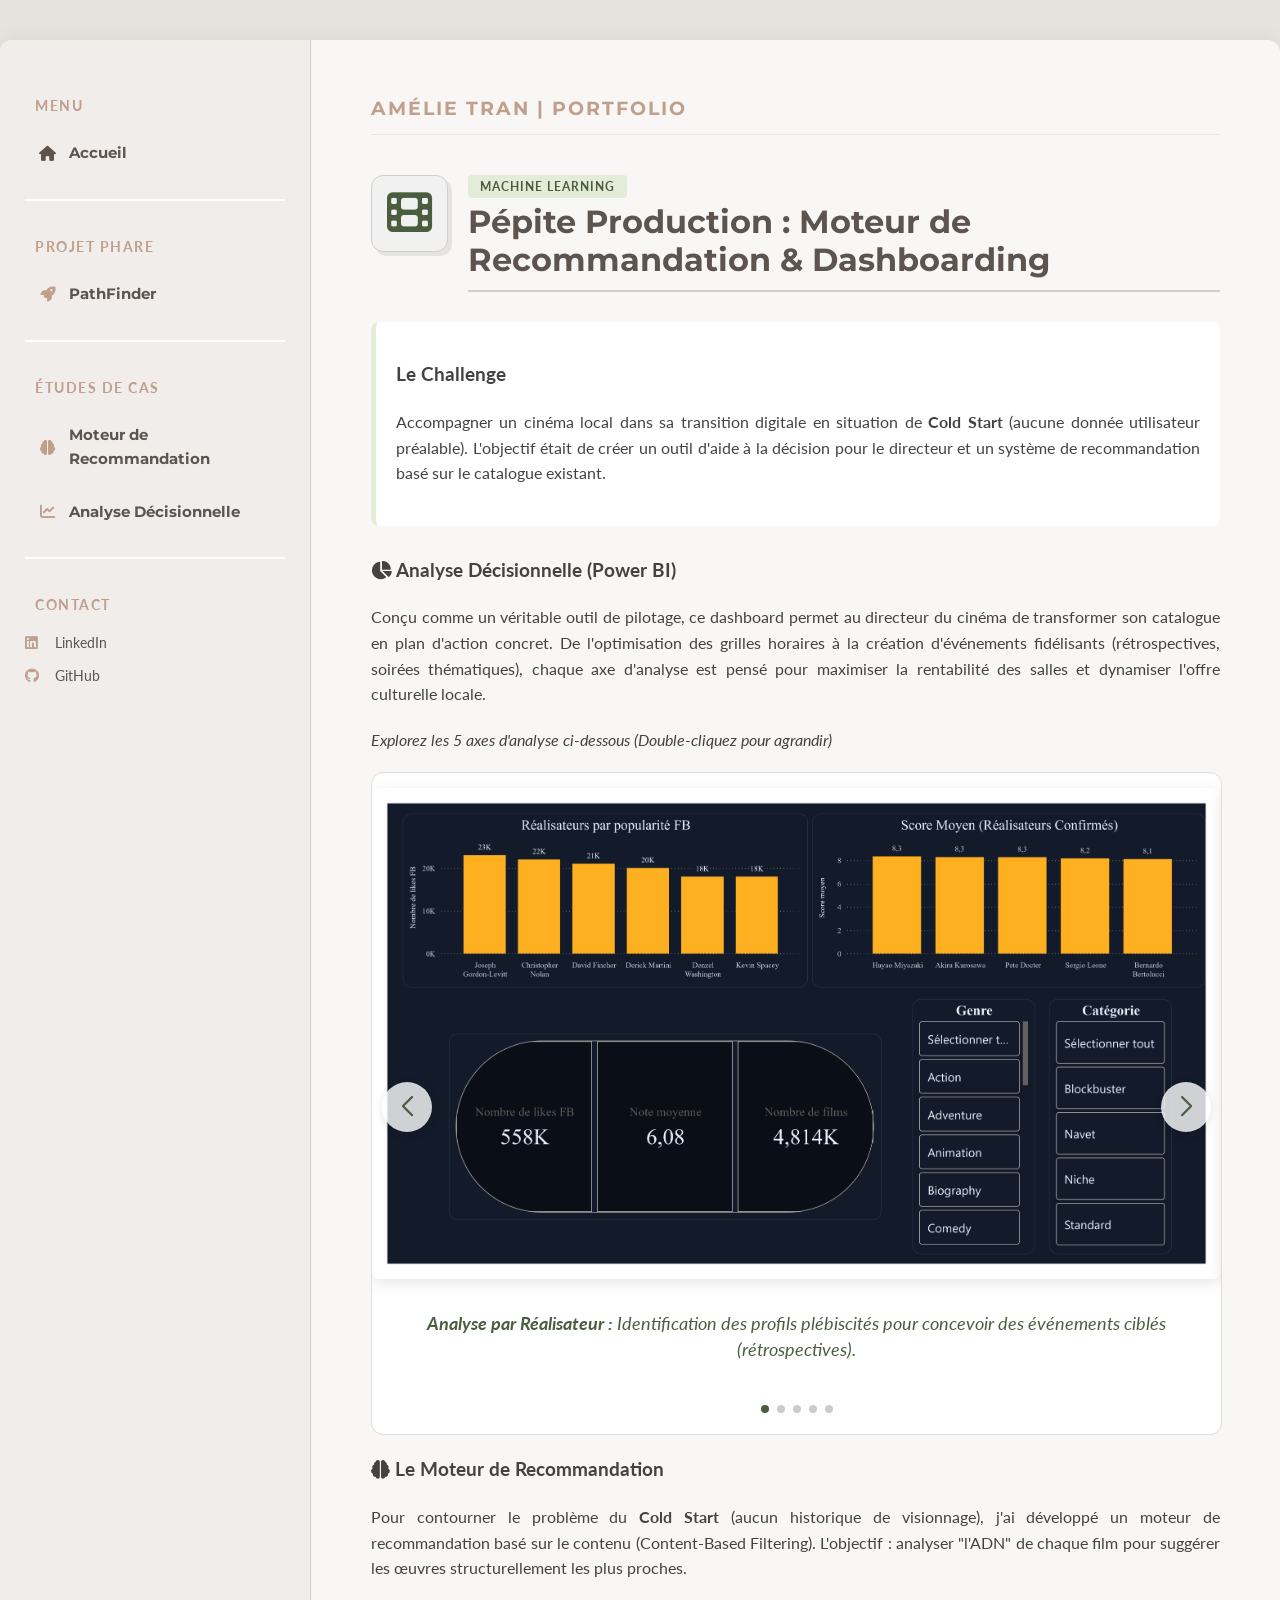
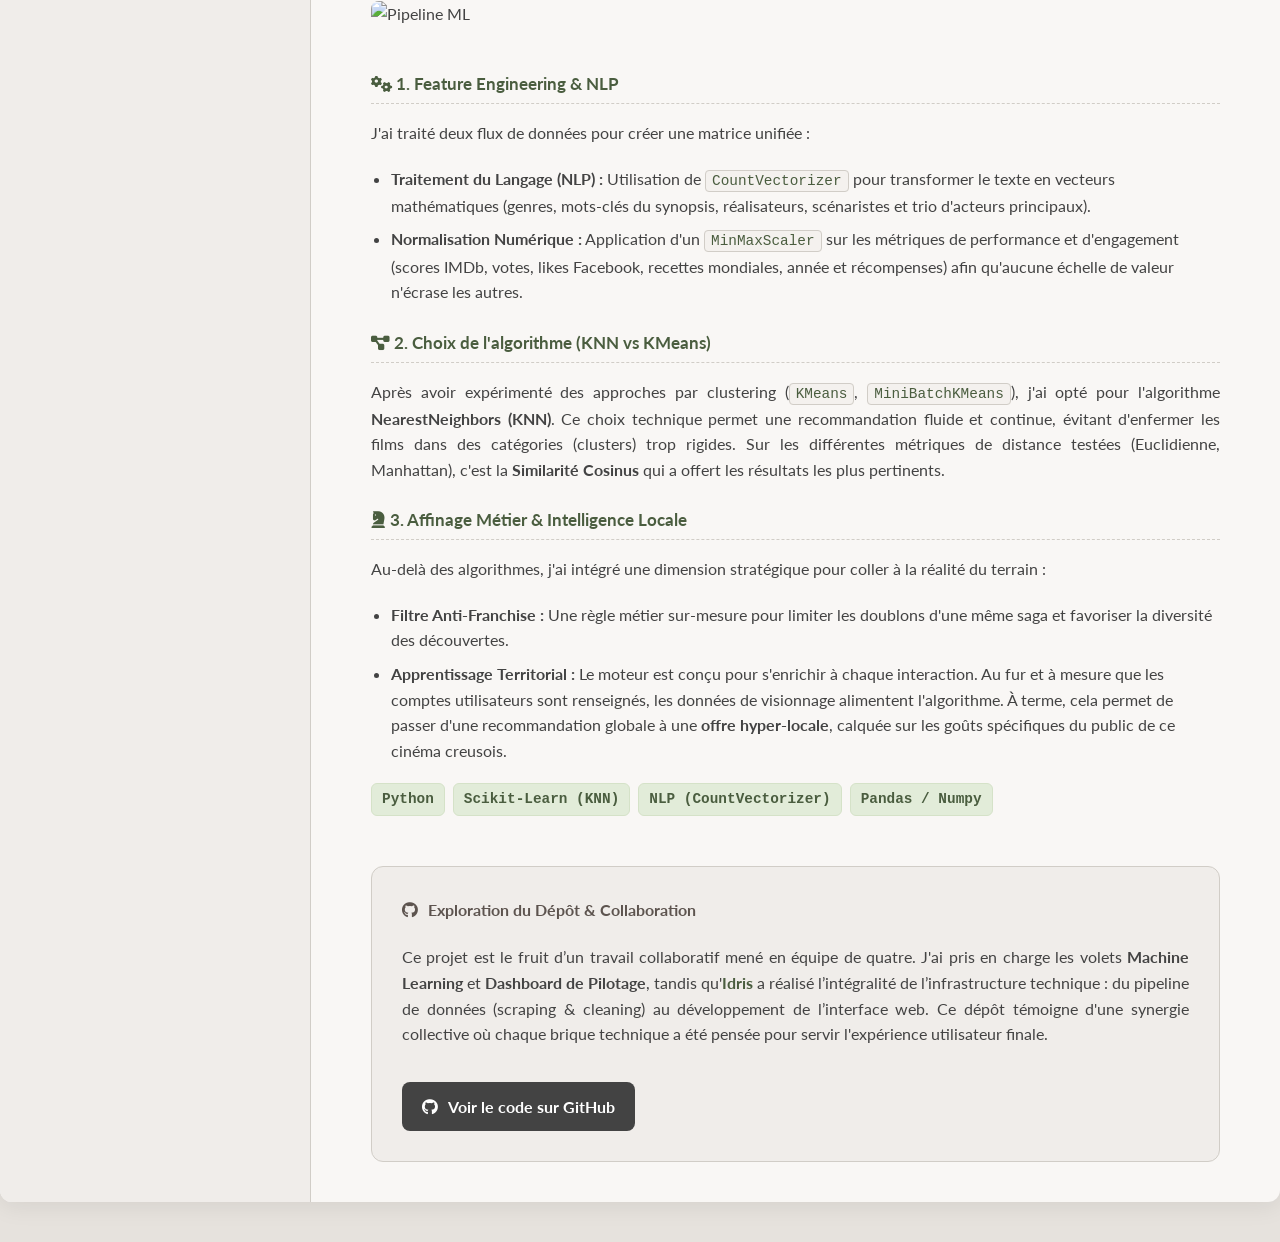
==== commit 79a1014d: "Reformulation des textes, ajustement de couleurs et de mise en page" ====
--- a/CineCreuse.html
+++ b/CineCreuse.html
@@ -30,8 +30,8 @@
             <div class="sidebar-contact">
                 <h3>Études de Cas</h3>
                 <ul>
-                    <li><a href="CineCreuse.html"><i class="fas fa-brain"></i> Recommandation Films</a></li>
-                    <li><a href="PtitVelo.html"><i class="fas fa-chart-line"></i> Business Vélo</a></li>                                       
+                    <li><a href="CineCreuse.html"><i class="fas fa-brain"></i> Moteur de Recommandation</a></li>
+                    <li><a href="PtitVelo.html"><i class="fas fa-chart-line"></i> Analyse Décisionnelle</a></li>                                       
                 </ul>
             </div>
             <div class="sidebar-contact">
@@ -43,14 +43,20 @@
         </nav>
 
         <main class="content">
-            <header>
-                <h1>Amélie Tran / Portfolio</h1>
+            <header class="site-branding">
+                <h1>Amélie Tran | Portfolio</h1>
             </header>
             <section id="projet-cinema">
-                <div class="project-header">                    
-                    <h2>🎬 Pépite Production : Moteur de Recommandation & Dashboarding</h2>
-                </div>
-
+                <div class="project-header">
+                    <div class="project-icon-box">
+                        <i class="fas fa-film"></i>
+                    </div>
+                    <div class="title-container">
+                        <span class="specialty-tag">Machine Learning</span>
+                        <h2>Pépite Production : Moteur de Recommandation & Dashboarding</h2>
+                    </div>
+                </div>            
+            </section>
                 <div class="context-box">
                     <h3>Le Challenge</h3>
                     <p>Accompagner un cinéma local dans sa transition digitale en situation de <strong>Cold
--- a/style.css
+++ b/style.css
@@ -396,6 +396,7 @@
     gap: 10px;
 }
 
+
 /* ==========================================================================
    6. GRILLE DES PROJETS (INDEX)
    ========================================================================== */
@@ -497,11 +498,67 @@
 /* ==========================================================================
    7. PAGES DE PROJETS DÉTAILLÉS (EX: CINÉMA)
    ========================================================================== */
+
+.site-branding h1 {
+    font-family: 'Montserrat', sans-serif;
+    font-size: 1.2rem; 
+    text-transform: uppercase;
+    letter-spacing: 2px;
+    color: #C09F8C; 
+    margin-bottom: 40px;
+    border-bottom: 1px solid #e2e8f0;
+    padding-bottom: 10px;
+}
+
 .project-header {
     display: flex;
-    align-items: center;
+    align-items: flex-start;
     gap: 20px;
     margin-bottom: 30px;
+}
+
+/* La nouvelle "Lettrine" */
+.project-icon-box {
+    display: flex;
+    align-items: center;
+    justify-content: center;
+    width: 75px;
+    height: 75px;
+    background-color: #F1F1F1; /* Un gris très doux ou la couleur du thème */
+    color: #4A5D3F;
+    border: 1px solid #D1CDC7;
+    border-radius: 12px;
+    font-size: 2.8rem; /* On booste la taille de l'émoji */
+    flex-shrink: 0;
+    box-shadow: 4px 4px 0px #00000014;
+}
+
+.title-container {
+    display: flex;
+    flex-direction: column;
+    gap: 5px;
+    justify-content: center;
+}
+
+/* L'encadré Machine Learning */
+.specialty-tag {
+    display: inline-block;
+    width: fit-content;
+    padding: 2px 12px;
+    background-color: #E2ECD9;
+    color: #4A5D3F;
+    font-size: 0.75rem;
+    font-weight: 700;
+    text-transform: uppercase;
+    letter-spacing: 1px;
+    border-radius: 4px;    
+}
+
+.title-container h2 {
+    margin: 0;
+    font-size: 2rem;
+    line-height: 1.2;
+    color: #5D544F;
 }
 
 .context-box {
